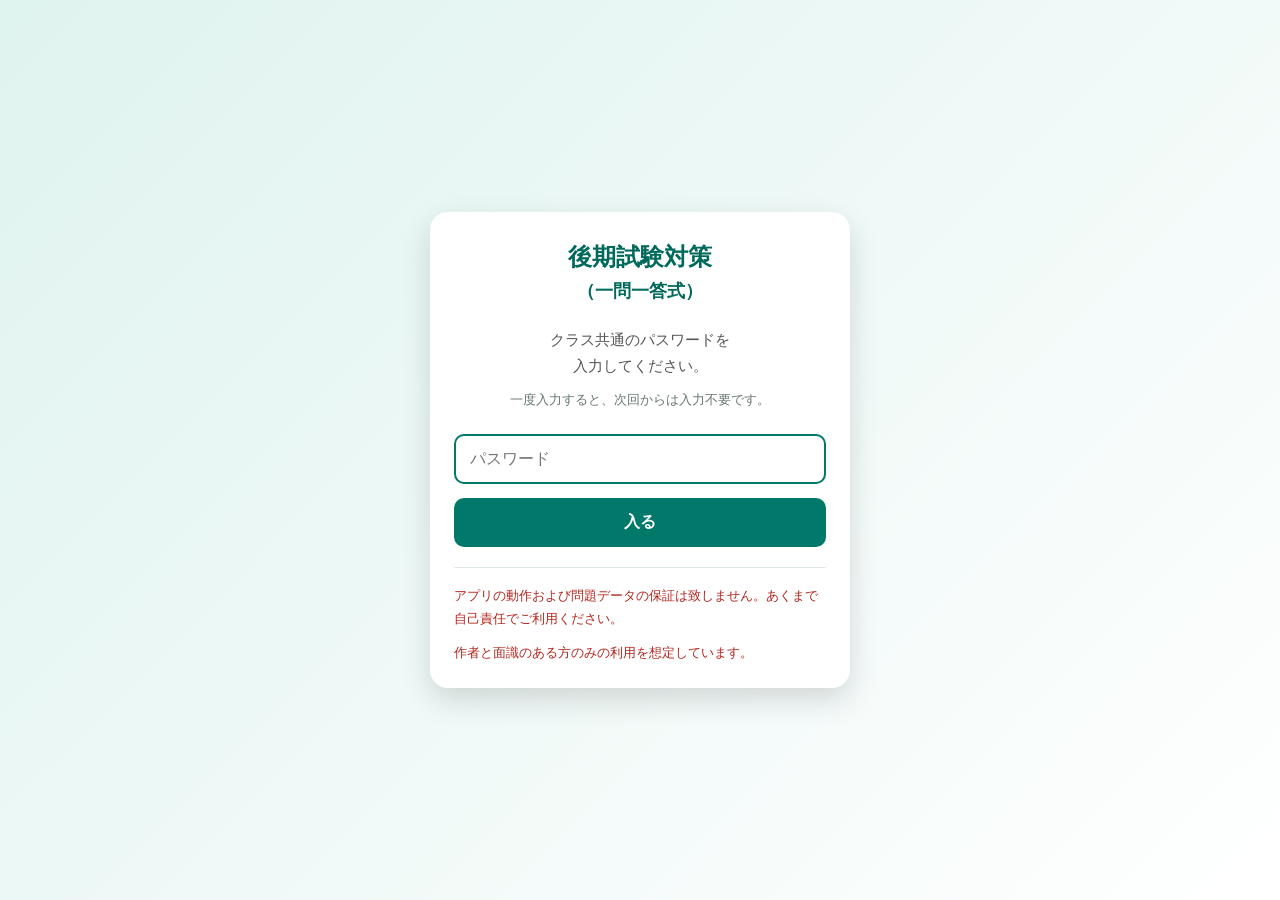
==== index.html @ 069ac753 "ヘルシーライフ研究の健康教育・食品表示10問と全選択肢解説を追加" ====
<!DOCTYPE html>
<html lang="ja" class="app-loading">
<head>

<!-- Google tag (gtag.js) -->
<script async src="https://www.googletagmanager.com/gtag/js?id=G-ELKN6ZGJD6"></script>
<script>
  window.dataLayer = window.dataLayer || [];
  function gtag(){dataLayer.push(arguments);}
  gtag('js', new Date());
  gtag('config', 'G-ELKN6ZGJD6');
</script>

<!-- PASSWORD_GUARD_VERSION: 2026c1_fixed2 -->
<meta charset="UTF-8">
<meta name="viewport" content="width=device-width, initial-scale=1.0">
<title>後期試験対策</title>
<link rel="manifest" href="/shef-quiz-kouki/manifest.json">
<link rel="apple-touch-icon" sizes="180x180" href="/shef-quiz-kouki/apple-touch-icon-20260917-new.png">
<meta name="apple-mobile-web-app-capable" content="yes">
<meta name="apple-mobile-web-app-status-bar-style" content="default">
<meta name="apple-mobile-web-app-title" content="大調非公認アプリ">
<meta http-equiv="Cache-Control" content="no-cache, no-store, must-revalidate">
<meta http-equiv="Pragma" content="no-cache">
<meta http-equiv="Expires" content="0">
<link id="appStylesheet" rel="stylesheet" href="style.css">
<meta name="theme-color" content="#00796b">
<style>
html.app-loading body:not(.auth-locked) .container { visibility: hidden !important; }
html.app-loading body.auth-locked #passwordGate { visibility: visible !important; }
body.auth-locked .container { display: none !important; }
#passwordGate { min-height:100vh; display:flex; align-items:center; justify-content:center; padding:24px; box-sizing:border-box; background:linear-gradient(135deg,#dff3ef,#ffffff); }
.password-card { width:100%; max-width:420px; background:#ffffff; border-radius:18px; padding:28px 24px 24px; box-shadow:0 12px 30px rgba(0,0,0,.14); text-align:center; color:#18302d; }
.password-card h1 { margin:0 0 22px; font-size:24px; line-height:1.4; color:#00695c; }
.password-card .password-subtitle { display:block; margin-top:6px; font-size:18px; }
.password-card p { margin:0; color:#555; line-height:1.75; word-break:normal; line-break:strict; overflow-wrap:break-word; }
.password-card .password-intro { margin-bottom:10px; font-size:15px; }
.password-intro span { display:block; }
.password-card .password-help { margin-bottom:22px; font-size:13px; color:#667772; }
.password-help span { display:inline-block; }
.password-card .password-notice { margin-top:20px; padding-top:16px; border-top:1px solid #e0eae6; text-align:left; }
.password-card .password-notice p { color:#b3261e; font-size:13px; line-height:1.8; text-wrap:pretty; }
.password-card .password-notice p + p { margin-top:10px; }
@media (max-width:360px) {
  #passwordGate { padding:16px; }
  .password-card { padding:24px 20px 20px; }
  .password-card h1 { font-size:22px; }
}
#passwordInput { width:100%; box-sizing:border-box; padding:14px; font-size:16px; border:2px solid #9ccfc6; border-radius:10px; outline:none; }
#passwordInput:focus { border-color:#00796b; }
#loginBtn { width:100%; margin-top:14px; padding:14px; font-size:16px; font-weight:bold; color:#fff; background:#00796b; border:none; border-radius:10px; cursor:pointer; }
#loginBtn:hover { opacity:.9; }
#passwordError { margin-top:12px; color:#d32f2f; font-weight:bold; font-size:14px; }
#passwordError:empty { display:none; }
body.auth-locked #passwordGate { display:flex !important; }
body.auth-locked #themeToggle, body.auth-locked #quizArea, body.auth-locked #categoryArea, body.auth-locked #statsArea { display:none !important; }
body:not(.auth-locked) #passwordGate { display:none !important; }
</style>
<script>
document.addEventListener('DOMContentLoaded', function () {
  const AUTH_VERSION = 'v1';
  const AUTH_KEY = 'koukiShefQuizAuthenticatedVersion';
  const PASSWORD_HASH = '8fdc980de40254731422ea0e5ca7711b1dbfdc1279aa105863bb4b7db79f100e';
  const body = document.body;
  function isAuthenticated(){ return localStorage.getItem(AUTH_KEY) === AUTH_VERSION; }
  function unlockApp(){ body.classList.remove('auth-locked'); }
  function lockApp(){ body.classList.add('auth-locked'); }
  async function sha256(text){ const data=new TextEncoder().encode(text); const hashBuffer=await crypto.subtle.digest('SHA-256',data); return Array.from(new Uint8Array(hashBuffer)).map(function(b){return b.toString(16).padStart(2,'0');}).join(''); }
  async function checkPassword(){ const input=document.getElementById('passwordInput'); const error=document.getElementById('passwordError'); const password=input.value; error.textContent=''; if(!password){error.textContent='パスワードを入力してください。';return;} try{const inputHash=await sha256(password); if(inputHash===PASSWORD_HASH){localStorage.setItem(AUTH_KEY,AUTH_VERSION);input.value='';unlockApp();}else{error.textContent='パスワードが違います。';input.select();}}catch(e){error.textContent='このブラウザでは認証処理が使えません。Chromeなどで開いてください。';} }
  if(isAuthenticated()) unlockApp(); else {lockApp();setTimeout(function(){const input=document.getElementById('passwordInput');if(input)input.focus();},100);}
  const loginBtn=document.getElementById('loginBtn'); const passwordInput=document.getElementById('passwordInput'); if(loginBtn)loginBtn.addEventListener('click',checkPassword); if(passwordInput)passwordInput.addEventListener('keydown',function(event){if(event.key==='Enter')checkPassword();});
});
</script>
<script>
(function(){const KEY='koukiShefQuizCacheCleanup_20260906_1';if(sessionStorage.getItem(KEY))return;sessionStorage.setItem(KEY,'1');const jobs=[];if('serviceWorker'in navigator)jobs.push(navigator.serviceWorker.getRegistrations().then(rs=>Promise.all(rs.map(r=>r.unregister()))).catch(()=>{}));if('caches'in window)jobs.push(caches.keys().then(ks=>Promise.all(ks.map(k=>caches.delete(k)))).catch(()=>{}));Promise.all(jobs).then(()=>{if(navigator.serviceWorker&&navigator.serviceWorker.controller)location.reload();});})();
</script>
</head>
<body class="auth-locked">
<noscript><div style="padding:16px;color:#b00020;font-weight:bold;text-align:center;">このアプリを使うにはJavaScriptを有効にしてください。</div></noscript>
<div id="passwordGate">
  <div class="password-card">
    <h1>後期試験対策<span class="password-subtitle">（一問一答式）</span></h1>
    <p class="password-intro"><span>クラス共通のパスワードを</span><span>入力してください。</span></p>
    <p class="password-help"><span>一度入力すると、</span><span>次回からは入力不要です。</span></p>
    <input type="password" id="passwordInput" placeholder="パスワード" autocomplete="current-password" aria-label="パスワード">
    <button id="loginBtn" type="button">入る</button>
    <div id="passwordError" aria-live="polite"></div>
    <div class="password-notice">
      <p>アプリの動作および問題データの保証は致しません。あくまで自己責任でご利用ください。</p>
      <p>作者と面識のある方のみの利用を想定しています。</p>
    </div>
  </div>
</div>
<div class="container"><details id="quizSettings" class="quiz-settings">
  <summary>⚙ 設定 <span id="autoMasterStatus" class="settings-status">自動で覚えた：オフ</span></summary>
  <label class="auto-master-setting" for="autoMasterToggle">
    <span>正解した問題を自動で「覚えた」にする</span>
    <input type="checkbox" id="autoMasterToggle" role="switch" aria-describedby="autoMasterHelp">
  </label>
  <p id="autoMasterHelp">オンにすると、正解した問題は次回の出題から外れます。途中でも変更でき、次の採点から適用されます。自動登録後も「覚えた済み」ボタンで解除できます。</p>
<label class="auto-master-setting" for="darkModeToggle">
    <span>ダークモード</span>
    <input type="checkbox" id="darkModeToggle" role="switch">
  </label>
</details><div id="statsArea"></div><div id="categoryArea"></div><div id="quizArea" style="display:none;"><h2 id="categoryTitle"></h2><div id="progress"></div><h3 id="question"></h3><div id="imageArea"></div><div id="choices"></div><div id="result"></div><button class="nextBtn" id="submitBtn">回答する</button><button id="masterBtn">✓ 覚えた</button><button class="nextBtn" id="nextBtn" style="display:none;">次の問題へ</button><div id="explanation"></div><button class="nextBtn" id="nextBtnBottom" style="display:none;">次の問題へ</button><button class="backBtn" id="backCategoryBtn">カテゴリ選択へ戻る</button></div></div>
<script>
(async function bootstrapQuizApp(){
  const VERSION_STORAGE_KEY="koukiShefQuizServerVersion"; const CHECK_INTERVAL_MS=5*60*1000;
  const assetFiles=["data/eiyougaku.js","data/eiyougaku_20260922_meals10.js","data/eiyougaku_20260929_appetite10.js","data/eiyougaku_20261007_digestion10.js","data/eiyougaku_20261013_hormones_digestion10.js","data/eiyougaku_20261020_absorption_metabolism10.js","data/eiyougaku_20261103_energy10.js","data/eiyougaku_20261111_dri_health10.js", "data/eiyougaku_20261121_clinical_nutrition_obesity5.js","data/syokuhingaku.js","data/syokuhingaku_20261013_meat_processing16.js","data/syokuhingaku_20261020_sake_tea19.js","data/syokuhingaku_20260915_dairy19.js","data/syokuhingaku_20260922_fish14.js","data/syokuhingaku_20260929_seafood17.js","data/syokuhingaku_20261007_meat17.js","data/syokuhingaku_20261107_soysauce8.js","data/syokuhingaku_20261107_sauce_umami7.js","data/syokuhingaku_20261111_oils_preservation19.js", "data/syokuhingaku_20261121_gelling_agents21.js","data/foodsafety.js","data/foodsafety_20261013_laws20.js","data/foodsafety_20261020_risk_law20.js","data/foodsafety_20261103_labeling20.js","data/foodsafety_20261113_labeling_updates20.js","data/foodsafety_20261121_jas_law_administration20.js","data/foodsafety_20260922_additives20.js","data/foodsafety_20260929_toxic_elements20.js","data/foodsafety_20260915.js","data/foodsafety_20261007_radiation20.js","data/healthylife.js","data/healthylife_20260915_workenv10.js","data/healthylife_20260922_review6.js","data/healthylife_20260929_climate10.js","data/healthylife_20261007_water_housing10.js","data/healthylife_20261013_radiation_pollution10.js","data/healthylife_20261020_sdg_environment5.js","data/healthylife_20261103_review6.js","data/healthylife_20261111_health_promotion10.js", "data/healthylife_20261121_communication_food_labels10.js","data/choririron_global.js","data/choririron_global_20261013_halal25.js","data/choririron_global_20261014_halal_cooking25.js","data/choririron_global_20261020_halal_operations25.js","data/choririron_global_20261103_glutenfree25.js","data/choririron_global_20261111_glutenfree_safety25.js","data/choririron_global_20261121_glutenfree_business25.js","data/choririron_global_20260929_creativity25.js","data/choririron_global_vegan.js","data/choririron_global_20260922_vegan25.js","data/choririron.js","data/choririron_20261013_service_allergy20.js","data/choririron_20261020_menu_planning20.js","data/choririron_20261020_institutional_meals20.js","data/choririron_20261103_hospitality20.js","data/choririron_20261103_professional_manners20.js","data/choririron_20261111_language_telephone20.js","data/choririron_20261111_guest_service_washitsu20.js","data/choririron_20261121_western_chinese_service20.js","data/choririron_20261121_dining_space_color20.js","data/choririron_20261013_bulk_cooking20.js","data/choririron_20260929_cooksystems20.js","data/choririron_20260929_review15.js","data/choririron_20260915_20.js","data/choririron_20260915_energy20.js","data/choririron_20260922_gas_steam20.js","data/choririron_20260922_design_allergy20.js","data/choririron_20261007_groupcooking20.js","data/choririron_20261007_management20.js"];
  async function getServerVersion(){const response=await fetch(`version.json?t=${Date.now()}`,{cache:"no-store",headers:{"Cache-Control":"no-cache"}});if(!response.ok)throw new Error(`version.json: ${response.status}`);const data=await response.json();if(!data.version)throw new Error("versionが設定されていません");return String(data.version);}
  async function clearBrowserCaches(){try{if("serviceWorker"in navigator){const registrations=await navigator.serviceWorker.getRegistrations();await Promise.all(registrations.map(registration=>registration.unregister()));}if("caches"in window){const names=await caches.keys();await Promise.all(names.map(name=>caches.delete(name)));}}catch(error){console.warn("キャッシュ削除に失敗しました",error);}}
  // 全ファイルを同時に取得し、async=falseで元の順序どおりに実行する。
  function loadScript(src){return new Promise((resolve,reject)=>{const script=document.createElement("script");script.src=src;script.async=false;script.onload=resolve;script.onerror=()=>reject(new Error(`${src} を読み込めませんでした`));document.body.appendChild(script);});}
  let serverVersion;try{serverVersion=await getServerVersion();}catch(error){console.warn("更新番号を取得できなかったため、保存済み番号で起動します",error);serverVersion=localStorage.getItem(VERSION_STORAGE_KEY)||"fallback-1";}
  const savedVersion=localStorage.getItem(VERSION_STORAGE_KEY);
  if(savedVersion&&savedVersion!==serverVersion){
    await clearBrowserCaches();
    // Reload the document itself before loading scripts: an old document carries an old assetFiles list.
    const reloadKey="koukiShellRefresh_"+serverVersion;
    if(sessionStorage.getItem(reloadKey)!=="done"){
      sessionStorage.setItem(reloadKey,"done");
      const refreshed=new URL(location.href);
      refreshed.searchParams.set("appVersion",serverVersion);
      refreshed.searchParams.set("shellRefresh",String(Date.now()));
      location.replace(refreshed.toString());
      return;
    }
  }
  window.__APP_SERVER_VERSION__=serverVersion;const encodedVersion=encodeURIComponent(serverVersion);const stylesheet=document.getElementById("appStylesheet");if(stylesheet)stylesheet.href=`style.css?v=${encodedVersion}`;
  try{await Promise.all(assetFiles.map(file=>loadScript(`${file}?v=${encodedVersion}`)));await loadScript(`app_core.js?v=${encodedVersion}`);localStorage.setItem(VERSION_STORAGE_KEY,serverVersion);requestAnimationFrame(()=>{document.documentElement.classList.remove("app-loading");});}catch(error){console.error(error);document.body.insertAdjacentHTML("afterbegin",'<div style="padding:14px;background:#b71c1c;color:white;text-align:center;font-weight:bold;">最新版の読み込みに失敗しました。通信状態を確認して再読み込みしてください。</div>');document.documentElement.classList.remove("app-loading");return;}
  let checking=false;async function checkForServerUpdate(){if(checking)return;checking=true;try{const latestVersion=await getServerVersion();if(latestVersion!==serverVersion){await clearBrowserCaches();localStorage.setItem(VERSION_STORAGE_KEY,latestVersion);const url=new URL(location.href);url.searchParams.set("appVersion",latestVersion);location.replace(url.toString());}}catch(error){console.warn("更新確認に失敗しました",error);}finally{checking=false;}}
  document.addEventListener("visibilitychange",()=>{if(document.visibilityState==="visible")checkForServerUpdate();});window.addEventListener("pageshow",checkForServerUpdate);setInterval(checkForServerUpdate,CHECK_INTERVAL_MS);
})();
</script>
</body>
---- style.css ----
:root{
  --bg:#eef8f6;
  --card:#ffffff;
  --text:#18302d;
  --muted:#607d78;
  --border:#bfd8d3;
  --primary:#00796b;
  --primary-strong:#00695c;
  --primary-soft:#d9efeb;
  --accent:#f9a825;
}

body.dark{
  --bg:#101817;
  --card:#182321;
  --text:#f2f7f6;
  --muted:#b5c8c4;
  --border:#405652;
  --primary:#4db6ac;
  --primary-strong:#80cbc4;
  --primary-soft:#203c38;
  --accent:#ffd166;
}

body{
  margin:0;
  padding:20px;
  font-family:sans-serif;
  background:var(--bg);
  color:var(--text);

  transition:
    background 0.3s,
    color 0.3s;
}

.container{
  max-width:700px;
  margin:auto;
  background:var(--card);
  border-radius:15px;
  padding:20px;
  box-shadow:0 4px 12px rgba(0,0,0,0.15);
}

/* ボタン共通 */
button{
  width:100%;
  padding:14px;
  margin-top:10px;

  border:none;
  border-radius:10px;

  font-size:16px;
  cursor:pointer;

  -webkit-tap-highlight-color: transparent;

  transition:
    background 0.2s,
    color 0.2s,
    transform 0.1s,
    opacity 0.2s;
}

button:hover{
  opacity:0.92;
}

/* 選択肢 */
.choice{
  background:#e7f1ef;
  color:#17312e;
  border:1px solid #b8d1cc;

  transition:
    background 0.2s,
    color 0.2s,
    transform 0.1s;
}

.choice:active{
  transform:scale(0.98);
}

/* ダークモード時の選択肢 */
body.dark .choice{
  background:#22302e;
  color:#f4f8f7;
  border:1px solid #4e6661;
}
body.dark .correct{
  background:#4CAF50 !important;
  color:white !important;
  border:2px solid #81C784 !important;
}

body.dark .wrong{
  background:#f44336 !important;
  color:white !important;
  border:2px solid #EF9A9A !important;
}
body.dark .selected{
  background:#00695c !important;
  color:white !important;
  border:2px solid #80cbc4 !important;
  box-shadow:
    0 0 0 2px rgba(128,203,196,0.20),
    0 4px 12px rgba(0,0,0,0.45);
  transform:scale(1.02);
}

/* 回答状態 */
.selected{
  background:#b2dfdb;
  color:#123c36;
  border:2px solid #00796b;
}

.correct{
  background:#4CAF50;
  color:white;
}

.wrong{
  background:#f44336;
  color:white;
}

/* ボタン */
.nextBtn{
  background:#0d7377;
  color:white;
  font-weight:bold;
}

.categoryBtn{
  background:#00796b;
  color:white;
  font-weight:bold;
  border:1px solid #00695c;
}

.categoryBtn:hover{
  background:#00695c;
  opacity:1;
}

body.dark .categoryBtn{
  background:#2b8c82;
  color:#ffffff;
  border-color:#66c2b8;
}

body.dark .categoryBtn:hover{
  background:#36a397;
}

.retryBtn{
  display:block;
  width:100%;

  margin-top:30px;
  padding:16px;

  border:none;
  border-radius:14px;

  background:#ff9800;
  color:white;

  font-size:16px;
  font-weight:bold;
}

body.dark .retryBtn{
  background:#ffb74d;
  color:#222;
}

.backBtn{
  margin-top:20px;
  background:#777;
  color:white;
}

/* ダークモード切替ボタン */
#themeToggle{

  display:block;

  width:100%;
  max-width:250px;

  margin:30px auto 0;

  padding:12px 16px;

  border:none;

  border-radius:999px;

  background:#00796b;

  color:white;

  font-size:14px;

  transition:0.2s;
}

/* 画像 */
img{
  max-width:100%;
  border-radius:10px;
}

/* 解説 */
.mainExplanation{
  margin-top:10px;
  padding:12px;
  background:#edf7f5;
  border:1px solid #c6ded9;
  border-radius:10px;
}

body.dark .mainExplanation{
  background:#1e2d2a;
  color:#f5f8f7;
  border:1px solid #46615b;
  padding:15px;
  border-radius:12px;
  line-height:1.8;
}

.choiceExplanationTitle{
  margin-top:15px;
  font-size:18px;
}

body.dark .choiceExplanationTitle{
  color:#ffd166;
  margin-top:20px;
}

.choiceExplanationItem{
  margin-top:10px;
  padding:10px;
  border-radius:10px;
  background:#f7fbfa;
  border:1px solid #d5e6e2;
  line-height:1.6;
}

body.dark .choiceExplanationItem{
  background:#22312e;
  color:#f4f8f7;
  border:1px solid #455f5a;
  padding:12px;
  margin-top:10px;
  border-radius:10px;
}
body.dark .choice:hover{
  background:#30433f;
  transform:translateY(-1px);
}

/* 間違えた選択肢は赤を優先 */
.selected.wrong{
  background:#f44336 !important;
  color:white !important;
  border:2px solid #EF9A9A !important;

  box-shadow:
    0 0 0 2px rgba(239,154,154,0.25),
    0 4px 12px rgba(0,0,0,0.4);
}

/* ダークモード時 */
body.dark .selected.wrong{
  background:#f44336 !important;
  color:white !important;
  border:2px solid #EF9A9A !important;
}

/* Windows Chrome / password gate layout fix */
html, body { width:100%; min-height:100%; box-sizing:border-box; }
*, *::before, *::after { box-sizing:inherit; }
body.auth-locked { padding:0 !important; overflow-x:hidden; }
body.auth-locked #passwordGate {
  width:100%; min-height:100vh; min-height:100dvh; margin:0;
}
body:not(.auth-locked) #passwordGate {
  display:none !important; pointer-events:none !important; visibility:hidden !important;
}
body:not(.auth-locked) .container { position:relative; z-index:1; }
#backCategoryBtn { position:relative; z-index:5; pointer-events:auto; }


.categoryBtn.predictedCategoryBtn{background:#00897B;color:white;font-weight:bold;}
.categoryBtn.predictedCategoryBtn:hover{background:#00796B;opacity:1;}
body.dark .categoryBtn.predictedCategoryBtn{background:#26A69A;color:#111;}


/* まとめ問題（試験対策）カテゴリ専用 */
.categoryBtn.summaryCategoryBtn{background:#C62828;color:white;font-weight:bold;border:2px solid #FFCDD2;}
.categoryBtn.summaryCategoryBtn:hover{background:#B71C1C;opacity:1;}
body.dark .categoryBtn.summaryCategoryBtn{background:#EF5350;color:#111;border-color:#FFCDD2;}


/* 後期アプリ専用カラーテーマ */
h1, h2, h3{ color:var(--text); }
body.dark .container{ box-shadow:0 5px 18px rgba(0,0,0,0.45); }
.backBtn{ background:#546e7a; }
body.dark .backBtn{ background:#607d8b; color:#fff; }
.retryBtn{ background:#f9a825; color:#2b2100; }
body.dark .retryBtn{ background:#ffd166; color:#251c00; }
#themeToggle{ background:#00695c; color:#fff; border:1px solid #4db6ac; }
body.dark #themeToggle{ background:#2b8c82; color:#fff; border-color:#80cbc4; }

/* カテゴリ画面の学習設定 */
.quiz-settings{
  margin-bottom:16px;
  padding:12px 14px;
  border:1px solid var(--border);
  border-radius:10px;
  background:var(--primary-soft);
}
.quiz-settings summary{
  cursor:pointer;
  min-height:28px;
  line-height:1.7;
  font-weight:bold;
}
.settings-status{
  display:inline-block;
  margin-left:8px;
  color:var(--muted);
  font-size:13px;
  font-weight:normal;
}
.auto-master-setting{
  display:flex;
  align-items:center;
  justify-content:space-between;
  gap:16px;
  min-height:48px;
  margin-top:10px;
  cursor:pointer;
  line-height:1.6;
}
.auto-master-setting input{
  appearance:none;
  -webkit-appearance:none;
  flex-shrink:0;
  width:48px;
  height:28px;
  margin:0;
  padding:3px;
  border:1px solid var(--border);
  border-radius:999px;
  background:#7a8c88;
  cursor:pointer;
}
.auto-master-setting input::before{
  content:"";
  display:block;
  width:20px;
  height:20px;
  border-radius:50%;
  background:white;
  transition:transform .15s;
}
.auto-master-setting input:checked{background:var(--primary);}
.auto-master-setting input:checked::before{transform:translateX(20px);}
.auto-master-setting input:focus-visible{outline:3px solid var(--accent);outline-offset:3px;}
#autoMasterHelp{
  margin:8px 0 0;
  color:var(--muted);
  font-size:13px;
  line-height:1.7;
}
.auto-master-notice{
  margin-top:8px;
  color:var(--primary-strong);
  font-size:14px;
  line-height:1.6;
}

/* カテゴリ画面で対象を選び、覚えた登録を解除する */
.category-master-reset{
  margin-top:18px;
  padding:14px;
  border:1px solid var(--border);
  border-radius:12px;
  background:var(--card-bg);
  text-align:left;
}
.category-master-reset summary{
  cursor:pointer;
  min-height:32px;
  line-height:1.6;
  font-weight:bold;
}
.category-master-reset label{
  display:block;
  margin:12px 0 8px;
}
.category-master-reset select{
  width:100%;
  min-height:44px;
  padding:10px;
  border:1px solid var(--border);
  border-radius:8px;
  background:var(--card-bg);
  color:var(--text);
  font-size:16px;
}
.category-master-reset p{
  margin:12px 0;
  color:var(--muted);
}
.category-master-reset button{
  width:100%;
  min-height:44px;
  margin:0;
}
.category-master-reset button:disabled{
  opacity:.5;
  cursor:default;
}

/* カテゴリ別の学習進捗 */
body.category-screen .container{
  background:transparent;
  box-shadow:none;
}
.category-header{
  position:relative;
  display:flex;
  align-items:center;
  justify-content:space-between;
  gap:12px;
  margin-bottom:16px;
}
.category-header h2{
  margin:0;
  font-size:clamp(20px,5vw,27px);
  line-height:1.5;
  color:var(--primary-strong);
}
.category-header .quiz-settings{
  flex:none;
  margin:0;
  padding:0;
  border:0;
  background:transparent;
}
.category-header .quiz-settings summary{
  display:flex;
  flex-direction:column;
  align-items:center;
  justify-content:center;
  min-width:56px;
  min-height:56px;
  padding:5px 8px;
  border:1px solid var(--border);
  border-radius:12px;
  background:var(--card);
  color:var(--primary-strong);
  font-size:12px;
  line-height:1.25;
  list-style:none;
}
.category-header .quiz-settings summary::-webkit-details-marker{display:none;}
.settings-icon{font-size:25px;line-height:1.15;}
.settings-panel{
  box-sizing:border-box;
  position:absolute;
  top:calc(100% + 8px);
  right:0;
  z-index:10;
  width:min(360px,100%);
  padding:16px;
  border:1px solid var(--border);
  border-radius:14px;
  background:var(--card);
  box-shadow:0 8px 24px rgba(0,0,0,.18);
}
.settings-panel .settings-status{display:block;margin:0 0 8px;}
.settings-panel .auto-master-setting:first-of-type{margin-top:0;}
.category-cards{display:grid;gap:8px;}
.category-cards .categoryBtn{
  display:grid;
  grid-template-columns:minmax(0,1fr) auto;
  gap:3px 10px;
  margin:0;
  padding:10px 14px;
  border:1px solid var(--border);
  border-radius:14px;
  background:var(--card);
  color:var(--text);
  text-align:left;
  box-shadow:0 2px 8px rgba(0,70,60,.04);
}
.category-cards .categoryBtn:hover{background:var(--primary-soft);opacity:1;}
body.dark .category-cards .categoryBtn{background:var(--card);color:var(--text);border-color:var(--border);}
body.dark .category-cards .categoryBtn:hover{background:var(--primary-soft);}
.category-name{
  grid-column:1 / -1;
  font-size:19px;
  font-weight:800;
  color:var(--primary-strong);
  line-height:1.2;
  overflow-wrap:anywhere;
}
.category-counts{
  align-self:center;
  font-size:12px;
  font-weight:normal;
  line-height:1.4;
  color:var(--muted);
}
.category-remaining{
  align-self:center;
  white-space:nowrap;
  color:var(--primary-strong);
  font-size:12px;
}
.category-remaining strong{font-size:25px;line-height:1;font-variant-numeric:tabular-nums;}
.category-chevron{margin-left:6px;font-size:20px;color:var(--muted);}
.category-meter{
  grid-column:1 / -1;
  display:flex;
  align-items:center;
  gap:10px;
  margin-top:1px;
}
.category-meter-label{flex:none;font-size:11px;font-weight:normal;line-height:1.3;color:var(--muted);}
.category-meter-label strong{color:var(--text);}
.category-meter-track{flex:1;min-width:0;height:7px;overflow:hidden;border-radius:99px;background:var(--primary-soft);}
.category-meter-fill{display:block;height:100%;border-radius:inherit;background:var(--primary);}
.category-progress-help{margin:16px 0 0;font-size:13px;line-height:1.7;color:var(--muted);}
.category-master-reset,.category-master-reset select{background:var(--card);}
.category-master-reset button{background:var(--primary-soft);color:var(--text);font-weight:bold;}
button:focus-visible,.quiz-settings summary:focus-visible{outline:3px solid var(--accent);outline-offset:3px;}
@media(max-width:480px){
  body.category-screen{padding:12px;}
  body.category-screen .container{padding:4px;}
  .category-header{margin-bottom:10px;}
  .category-header .quiz-settings summary{min-width:48px;min-height:48px;padding:4px 7px;}
  .settings-icon{font-size:21px;}
  .category-cards{gap:7px;}
  .category-cards .categoryBtn{padding:7px 12px;gap:2px 8px;}
  .category-name{font-size:18px;}
}
@media(max-width:359px){
  .category-counts{font-size:11px;}
  .category-remaining strong{font-size:23px;}
  .category-meter{gap:8px;}
}
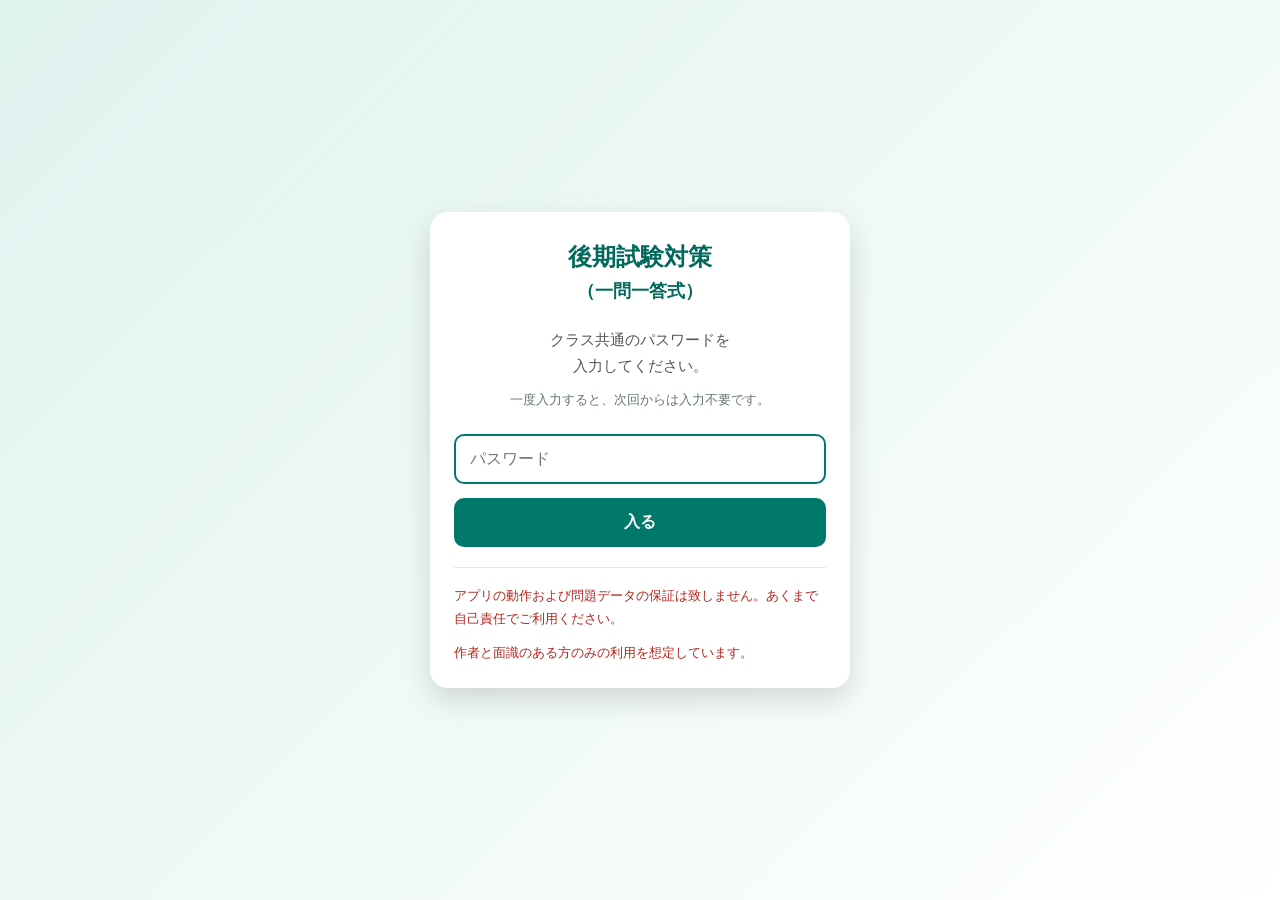
==== commit 824f9e55: "Load 20 new complaint handling questions" ====
--- a/index.html
+++ b/index.html
@@ -106,7 +106,7 @@
 <script>
 (async function bootstrapQuizApp(){
   const VERSION_STORAGE_KEY="koukiShefQuizServerVersion"; const CHECK_INTERVAL_MS=5*60*1000;
-  const assetFiles=["data/eiyougaku.js","data/eiyougaku_20260922_meals10.js","data/eiyougaku_20260929_appetite10.js","data/eiyougaku_20261007_digestion10.js","data/eiyougaku_20261013_hormones_digestion10.js","data/eiyougaku_20261020_absorption_metabolism10.js","data/eiyougaku_20261103_energy10.js","data/eiyougaku_20261111_dri_health10.js", "data/eiyougaku_20261121_clinical_nutrition_obesity5.js","data/syokuhingaku.js","data/syokuhingaku_20261013_meat_processing16.js","data/syokuhingaku_20261020_sake_tea19.js","data/syokuhingaku_20260915_dairy19.js","data/syokuhingaku_20260922_fish14.js","data/syokuhingaku_20260929_seafood17.js","data/syokuhingaku_20261007_meat17.js","data/syokuhingaku_20261107_soysauce8.js","data/syokuhingaku_20261107_sauce_umami7.js","data/syokuhingaku_20261111_oils_preservation19.js", "data/syokuhingaku_20261121_gelling_agents21.js","data/foodsafety.js","data/foodsafety_20261013_laws20.js","data/foodsafety_20261020_risk_law20.js","data/foodsafety_20261103_labeling20.js","data/foodsafety_20261113_labeling_updates20.js","data/foodsafety_20261121_jas_law_administration20.js","data/foodsafety_20260922_additives20.js","data/foodsafety_20260929_toxic_elements20.js","data/foodsafety_20260915.js","data/foodsafety_20261007_radiation20.js","data/healthylife.js","data/healthylife_20260915_workenv10.js","data/healthylife_20260922_review6.js","data/healthylife_20260929_climate10.js","data/healthylife_20261007_water_housing10.js","data/healthylife_20261013_radiation_pollution10.js","data/healthylife_20261020_sdg_environment5.js","data/healthylife_20261103_review6.js","data/healthylife_20261111_health_promotion10.js", "data/healthylife_20261121_communication_food_labels10.js","data/choririron_global.js","data/choririron_global_20261013_halal25.js","data/choririron_global_20261014_halal_cooking25.js","data/choririron_global_20261020_halal_operations25.js","data/choririron_global_20261103_glutenfree25.js","data/choririron_global_20261111_glutenfree_safety25.js","data/choririron_global_20261121_glutenfree_business25.js","data/choririron_global_20260929_creativity25.js","data/choririron_global_vegan.js","data/choririron_global_20260922_vegan25.js","data/choririron.js","data/choririron_20261013_service_allergy20.js","data/choririron_20261020_menu_planning20.js","data/choririron_20261020_institutional_meals20.js","data/choririron_20261103_hospitality20.js","data/choririron_20261103_professional_manners20.js","data/choririron_20261111_language_telephone20.js","data/choririron_20261111_guest_service_washitsu20.js","data/choririron_20261121_western_chinese_service20.js","data/choririron_20261121_dining_space_color20.js","data/choririron_20261013_bulk_cooking20.js","data/choririron_20260929_cooksystems20.js","data/choririron_20260929_review15.js","data/choririron_20260915_20.js","data/choririron_20260915_energy20.js","data/choririron_20260922_gas_steam20.js","data/choririron_20260922_design_allergy20.js","data/choririron_20261007_groupcooking20.js","data/choririron_20261007_management20.js"];
+  const assetFiles=["data/eiyougaku.js","data/eiyougaku_20260922_meals10.js","data/eiyougaku_20260929_appetite10.js","data/eiyougaku_20261007_digestion10.js","data/eiyougaku_20261013_hormones_digestion10.js","data/eiyougaku_20261020_absorption_metabolism10.js","data/eiyougaku_20261103_energy10.js","data/eiyougaku_20261111_dri_health10.js", "data/eiyougaku_20261121_clinical_nutrition_obesity5.js","data/syokuhingaku.js","data/syokuhingaku_20261013_meat_processing16.js","data/syokuhingaku_20261020_sake_tea19.js","data/syokuhingaku_20260915_dairy19.js","data/syokuhingaku_20260922_fish14.js","data/syokuhingaku_20260929_seafood17.js","data/syokuhingaku_20261007_meat17.js","data/syokuhingaku_20261107_soysauce8.js","data/syokuhingaku_20261107_sauce_umami7.js","data/syokuhingaku_20261111_oils_preservation19.js", "data/syokuhingaku_20261121_gelling_agents21.js","data/foodsafety.js","data/foodsafety_20261013_laws20.js","data/foodsafety_20261020_risk_law20.js","data/foodsafety_20261103_labeling20.js","data/foodsafety_20261113_labeling_updates20.js","data/foodsafety_20261121_jas_law_administration20.js","data/foodsafety_20260922_additives20.js","data/foodsafety_20260929_toxic_elements20.js","data/foodsafety_20260915.js","data/foodsafety_20261007_radiation20.js","data/healthylife.js","data/healthylife_20260915_workenv10.js","data/healthylife_20260922_review6.js","data/healthylife_20260929_climate10.js","data/healthylife_20261007_water_housing10.js","data/healthylife_20261013_radiation_pollution10.js","data/healthylife_20261020_sdg_environment5.js","data/healthylife_20261103_review6.js","data/healthylife_20261111_health_promotion10.js", "data/healthylife_20261121_communication_food_labels10.js","data/choririron_global.js","data/choririron_global_20261013_halal25.js","data/choririron_global_20261014_halal_cooking25.js","data/choririron_global_20261020_halal_operations25.js","data/choririron_global_20261103_glutenfree25.js","data/choririron_global_20261111_glutenfree_safety25.js","data/choririron_global_20261121_glutenfree_business25.js","data/choririron_global_20261124_world_cuisine25.js","data/choririron_global_20260929_creativity25.js","data/choririron_global_vegan.js","data/choririron_global_20260922_vegan25.js","data/choririron.js","data/choririron_20261013_service_allergy20.js","data/choririron_20261020_menu_planning20.js","data/choririron_20261020_institutional_meals20.js","data/choririron_20261103_hospitality20.js","data/choririron_20261103_professional_manners20.js","data/choririron_20261111_language_telephone20.js","data/choririron_20261111_guest_service_washitsu20.js","data/choririron_20261121_western_chinese_service20.js","data/choririron_20261121_dining_space_color20.js","data/choririron_20261124_complaint_handling20.js","data/choririron_20261013_bulk_cooking20.js","data/choririron_20260929_cooksystems20.js","data/choririron_20260929_review15.js","data/choririron_20260915_20.js","data/choririron_20260915_energy20.js","data/choririron_20260922_gas_steam20.js","data/choririron_20260922_design_allergy20.js","data/choririron_20261007_groupcooking20.js","data/choririron_20261007_management20.js"];
   async function getServerVersion(){const response=await fetch(`version.json?t=${Date.now()}`,{cache:"no-store",headers:{"Cache-Control":"no-cache"}});if(!response.ok)throw new Error(`version.json: ${response.status}`);const data=await response.json();if(!data.version)throw new Error("versionが設定されていません");return String(data.version);}
   async function clearBrowserCaches(){try{if("serviceWorker"in navigator){const registrations=await navigator.serviceWorker.getRegistrations();await Promise.all(registrations.map(registration=>registration.unregister()));}if("caches"in window){const names=await caches.keys();await Promise.all(names.map(name=>caches.delete(name)));}}catch(error){console.warn("キャッシュ削除に失敗しました",error);}}
   // 全ファイルを同時に取得し、async=falseで元の順序どおりに実行する。
--- a/style.css
+++ b/style.css
@@ -561,3 +561,22 @@
   .category-meter{gap:8px;}
 }
 
+
+/* キーワード学習：通常カテゴリ一覧の下にコンパクトに配置 */
+.keyword-study-btn{margin-top:8px;padding:10px 12px;min-height:44px;background:var(--primary-soft);color:var(--primary-strong);border:1px solid var(--border);font-weight:700;text-align:left}
+.keyword-panel{padding:12px;border:1px solid var(--border);border-radius:14px;background:var(--card);color:var(--text)}
+.keyword-panel h2{margin:0 0 16px;color:var(--primary-strong)}
+.keyword-panel form{display:grid;gap:10px}
+.keyword-panel form>label{font-weight:700}
+.keyword-panel input[type=search],.keyword-panel select{width:100%;min-height:44px;padding:10px;border:1px solid var(--border);border-radius:8px;background:var(--card);color:var(--text);font-size:16px}
+.keyword-panel small{color:var(--muted);line-height:1.5}
+.keyword-panel fieldset{margin:0;padding:10px;border:1px solid var(--border);border-radius:8px;min-width:0}
+.keyword-panel fieldset label{display:block;padding:5px 0}
+.keyword-panel input[type=checkbox],.keyword-panel input[type=radio]{accent-color:var(--primary);width:18px;height:18px;vertical-align:middle}
+.keyword-panel .keyword-check{font-weight:normal}
+#keywordHistory{display:flex;gap:6px;flex-wrap:wrap;align-items:center}
+#keywordHistory small{width:100%}
+#keywordHistory button{width:auto;max-width:100%;overflow-wrap:anywhere;margin:0;padding:7px 10px;font-size:13px;background:var(--primary-soft);color:var(--text);border:1px solid var(--border)}
+#keywordCount{margin:0;padding:10px;background:var(--primary-soft);border-radius:8px;font-size:14px;line-height:1.6;font-weight:700}
+#keywordStart{margin:0}
+#keywordStart:disabled{opacity:.45;cursor:default}
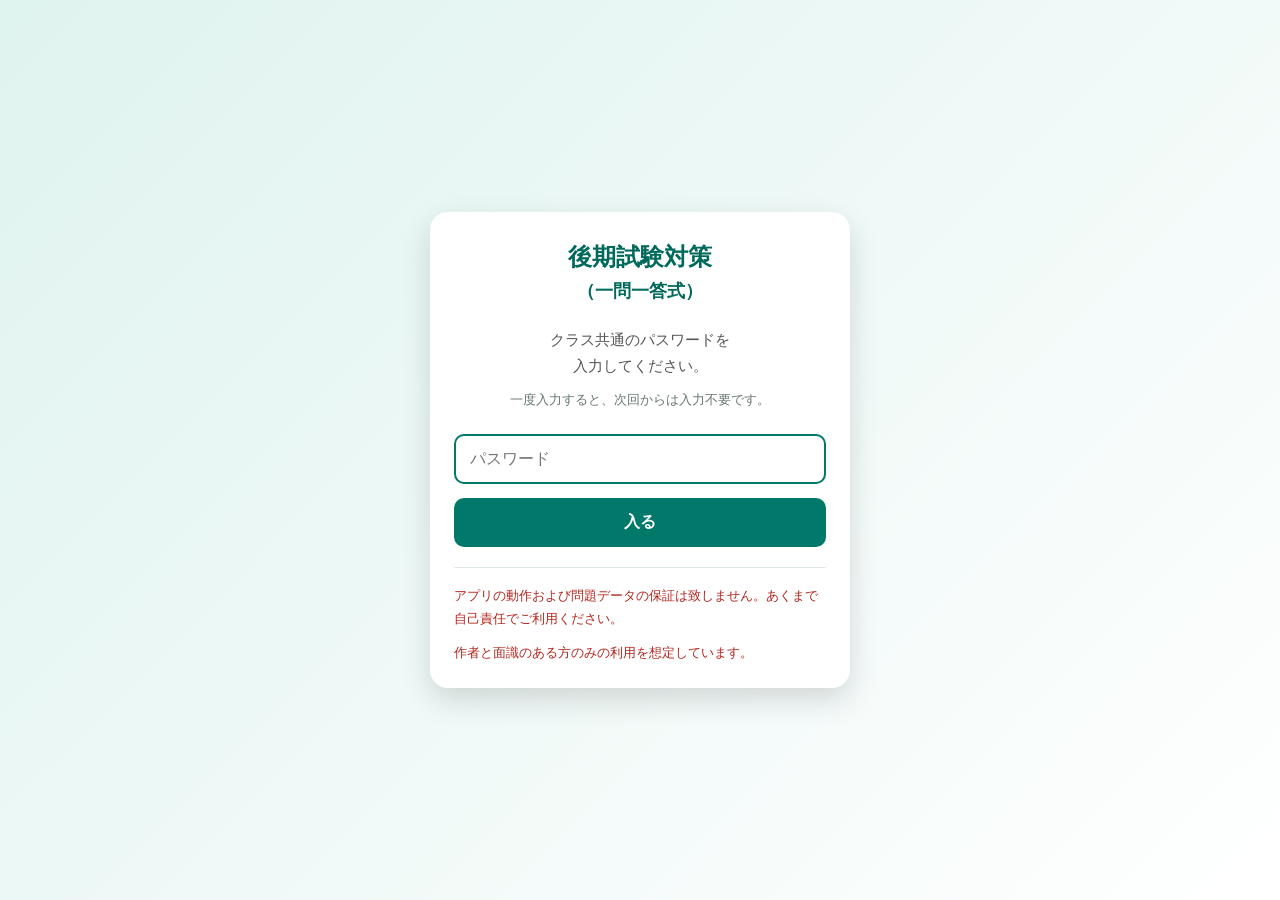
==== commit 7c832f5d: "Load 20 new foodservice industry questions" ====
--- a/index.html
+++ b/index.html
@@ -106,7 +106,7 @@
 <script>
 (async function bootstrapQuizApp(){
   const VERSION_STORAGE_KEY="koukiShefQuizServerVersion"; const CHECK_INTERVAL_MS=5*60*1000;
-  const assetFiles=["data/eiyougaku.js","data/eiyougaku_20260922_meals10.js","data/eiyougaku_20260929_appetite10.js","data/eiyougaku_20261007_digestion10.js","data/eiyougaku_20261013_hormones_digestion10.js","data/eiyougaku_20261020_absorption_metabolism10.js","data/eiyougaku_20261103_energy10.js","data/eiyougaku_20261111_dri_health10.js", "data/eiyougaku_20261121_clinical_nutrition_obesity5.js","data/syokuhingaku.js","data/syokuhingaku_20261013_meat_processing16.js","data/syokuhingaku_20261020_sake_tea19.js","data/syokuhingaku_20260915_dairy19.js","data/syokuhingaku_20260922_fish14.js","data/syokuhingaku_20260929_seafood17.js","data/syokuhingaku_20261007_meat17.js","data/syokuhingaku_20261107_soysauce8.js","data/syokuhingaku_20261107_sauce_umami7.js","data/syokuhingaku_20261111_oils_preservation19.js", "data/syokuhingaku_20261121_gelling_agents21.js","data/foodsafety.js","data/foodsafety_20261013_laws20.js","data/foodsafety_20261020_risk_law20.js","data/foodsafety_20261103_labeling20.js","data/foodsafety_20261113_labeling_updates20.js","data/foodsafety_20261121_jas_law_administration20.js","data/foodsafety_20260922_additives20.js","data/foodsafety_20260929_toxic_elements20.js","data/foodsafety_20260915.js","data/foodsafety_20261007_radiation20.js","data/healthylife.js","data/healthylife_20260915_workenv10.js","data/healthylife_20260922_review6.js","data/healthylife_20260929_climate10.js","data/healthylife_20261007_water_housing10.js","data/healthylife_20261013_radiation_pollution10.js","data/healthylife_20261020_sdg_environment5.js","data/healthylife_20261103_review6.js","data/healthylife_20261111_health_promotion10.js", "data/healthylife_20261121_communication_food_labels10.js","data/choririron_global.js","data/choririron_global_20261013_halal25.js","data/choririron_global_20261014_halal_cooking25.js","data/choririron_global_20261020_halal_operations25.js","data/choririron_global_20261103_glutenfree25.js","data/choririron_global_20261111_glutenfree_safety25.js","data/choririron_global_20261121_glutenfree_business25.js","data/choririron_global_20261124_world_cuisine25.js","data/choririron_global_20260929_creativity25.js","data/choririron_global_vegan.js","data/choririron_global_20260922_vegan25.js","data/choririron.js","data/choririron_20261013_service_allergy20.js","data/choririron_20261020_menu_planning20.js","data/choririron_20261020_institutional_meals20.js","data/choririron_20261103_hospitality20.js","data/choririron_20261103_professional_manners20.js","data/choririron_20261111_language_telephone20.js","data/choririron_20261111_guest_service_washitsu20.js","data/choririron_20261121_western_chinese_service20.js","data/choririron_20261121_dining_space_color20.js","data/choririron_20261124_complaint_handling20.js","data/choririron_20261013_bulk_cooking20.js","data/choririron_20260929_cooksystems20.js","data/choririron_20260929_review15.js","data/choririron_20260915_20.js","data/choririron_20260915_energy20.js","data/choririron_20260922_gas_steam20.js","data/choririron_20260922_design_allergy20.js","data/choririron_20261007_groupcooking20.js","data/choririron_20261007_management20.js"];
+  const assetFiles=["data/eiyougaku.js","data/eiyougaku_20260922_meals10.js","data/eiyougaku_20260929_appetite10.js","data/eiyougaku_20261007_digestion10.js","data/eiyougaku_20261013_hormones_digestion10.js","data/eiyougaku_20261020_absorption_metabolism10.js","data/eiyougaku_20261103_energy10.js","data/eiyougaku_20261111_dri_health10.js", "data/eiyougaku_20261121_clinical_nutrition_obesity5.js","data/syokuhingaku.js","data/syokuhingaku_20261013_meat_processing16.js","data/syokuhingaku_20261020_sake_tea19.js","data/syokuhingaku_20260915_dairy19.js","data/syokuhingaku_20260922_fish14.js","data/syokuhingaku_20260929_seafood17.js","data/syokuhingaku_20261007_meat17.js","data/syokuhingaku_20261107_soysauce8.js","data/syokuhingaku_20261107_sauce_umami7.js","data/syokuhingaku_20261111_oils_preservation19.js", "data/syokuhingaku_20261121_gelling_agents21.js","data/foodsafety.js","data/foodsafety_20261013_laws20.js","data/foodsafety_20261020_risk_law20.js","data/foodsafety_20261103_labeling20.js","data/foodsafety_20261113_labeling_updates20.js","data/foodsafety_20261121_jas_law_administration20.js","data/foodsafety_20260922_additives20.js","data/foodsafety_20260929_toxic_elements20.js","data/foodsafety_20260915.js","data/foodsafety_20261007_radiation20.js","data/healthylife.js","data/healthylife_20260915_workenv10.js","data/healthylife_20260922_review6.js","data/healthylife_20260929_climate10.js","data/healthylife_20261007_water_housing10.js","data/healthylife_20261013_radiation_pollution10.js","data/healthylife_20261020_sdg_environment5.js","data/healthylife_20261103_review6.js","data/healthylife_20261111_health_promotion10.js", "data/healthylife_20261121_communication_food_labels10.js","data/choririron_global.js","data/choririron_global_20261013_halal25.js","data/choririron_global_20261014_halal_cooking25.js","data/choririron_global_20261020_halal_operations25.js","data/choririron_global_20261103_glutenfree25.js","data/choririron_global_20261111_glutenfree_safety25.js","data/choririron_global_20261121_glutenfree_business25.js","data/choririron_global_20261124_world_cuisine25.js","data/choririron_global_20260929_creativity25.js","data/choririron_global_vegan.js","data/choririron_global_20260922_vegan25.js","data/choririron.js","data/choririron_20261013_service_allergy20.js","data/choririron_20261020_menu_planning20.js","data/choririron_20261020_institutional_meals20.js","data/choririron_20261103_hospitality20.js","data/choririron_20261103_professional_manners20.js","data/choririron_20261111_language_telephone20.js","data/choririron_20261111_guest_service_washitsu20.js","data/choririron_20261121_western_chinese_service20.js","data/choririron_20261121_dining_space_color20.js","data/choririron_20261124_complaint_handling20.js","data/choririron_20261124_foodservice_industry20.js","data/choririron_20261013_bulk_cooking20.js","data/choririron_20260929_cooksystems20.js","data/choririron_20260929_review15.js","data/choririron_20260915_20.js","data/choririron_20260915_energy20.js","data/choririron_20260922_gas_steam20.js","data/choririron_20260922_design_allergy20.js","data/choririron_20261007_groupcooking20.js","data/choririron_20261007_management20.js"];
   async function getServerVersion(){const response=await fetch(`version.json?t=${Date.now()}`,{cache:"no-store",headers:{"Cache-Control":"no-cache"}});if(!response.ok)throw new Error(`version.json: ${response.status}`);const data=await response.json();if(!data.version)throw new Error("versionが設定されていません");return String(data.version);}
   async function clearBrowserCaches(){try{if("serviceWorker"in navigator){const registrations=await navigator.serviceWorker.getRegistrations();await Promise.all(registrations.map(registration=>registration.unregister()));}if("caches"in window){const names=await caches.keys();await Promise.all(names.map(name=>caches.delete(name)));}}catch(error){console.warn("キャッシュ削除に失敗しました",error);}}
   // 全ファイルを同時に取得し、async=falseで元の順序どおりに実行する。
